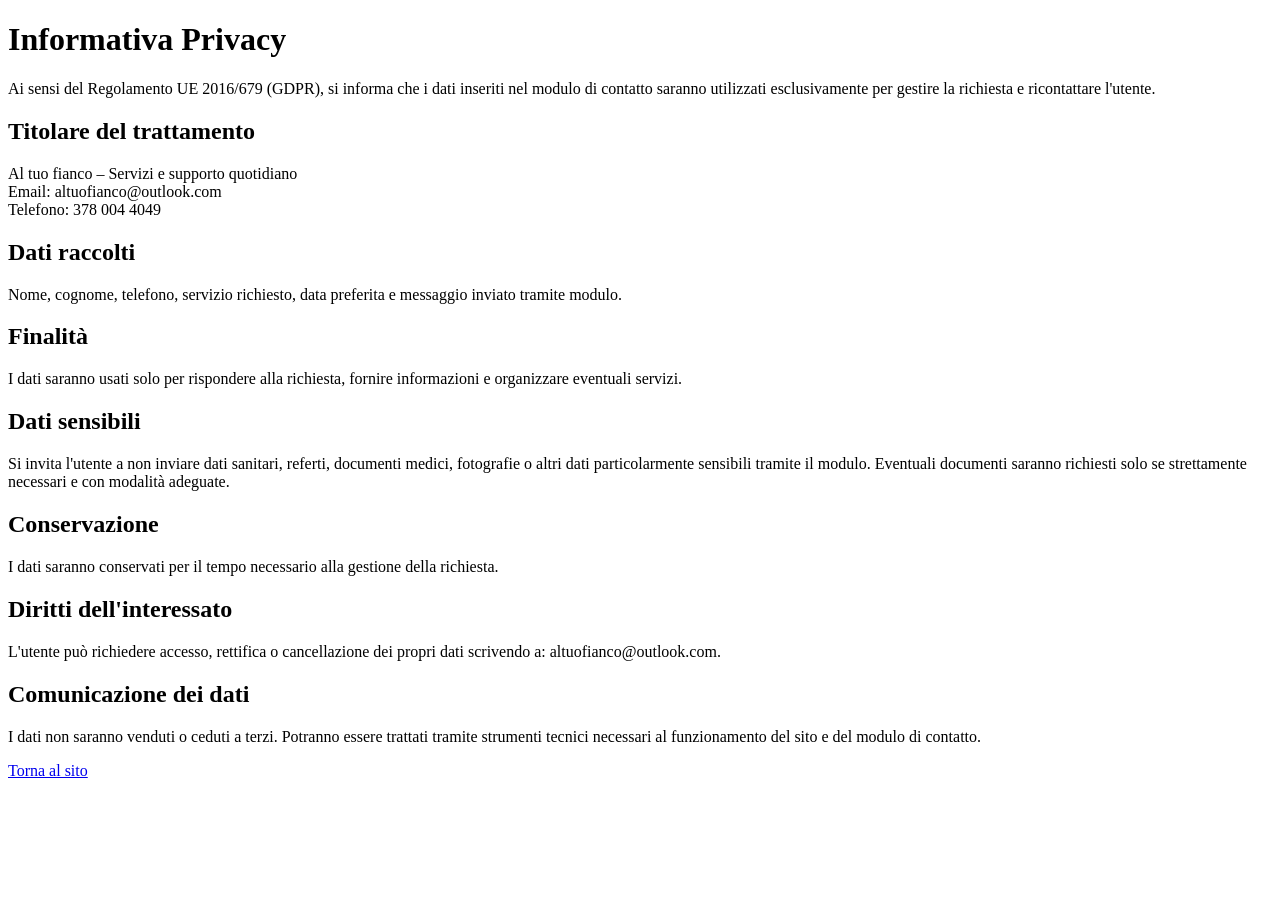
==== privacy.html @ 101686da "Add privacy policy page in privacy.html" ====
<!DOCTYPE html>
<html lang="it">
<head>
  <meta charset="UTF-8">
  <meta name="viewport" content="width=device-width, initial-scale=1.0">
  <title>Informativa Privacy - Al tuo fianco</title>
</head>
<body>
  <h1>Informativa Privacy</h1>

  <p>
    Ai sensi del Regolamento UE 2016/679 (GDPR), si informa che i dati inseriti nel modulo di contatto
    saranno utilizzati esclusivamente per gestire la richiesta e ricontattare l'utente.
  </p>

  <h2>Titolare del trattamento</h2>
  <p>
    Al tuo fianco – Servizi e supporto quotidiano<br>
    Email: altuofianco@outlook.com<br>
    Telefono: 378 004 4049
  </p>

  <h2>Dati raccolti</h2>
  <p>
    Nome, cognome, telefono, servizio richiesto, data preferita e messaggio inviato tramite modulo.
  </p>

  <h2>Finalità</h2>
  <p>
    I dati saranno usati solo per rispondere alla richiesta, fornire informazioni e organizzare eventuali servizi.
  </p>

  <h2>Dati sensibili</h2>
  <p>
    Si invita l'utente a non inviare dati sanitari, referti, documenti medici, fotografie o altri dati particolarmente sensibili tramite il modulo.
    Eventuali documenti saranno richiesti solo se strettamente necessari e con modalità adeguate.
  </p>

  <h2>Conservazione</h2>
  <p>
    I dati saranno conservati per il tempo necessario alla gestione della richiesta.
  </p>

  <h2>Diritti dell'interessato</h2>
  <p>
    L'utente può richiedere accesso, rettifica o cancellazione dei propri dati scrivendo a:
    altuofianco@outlook.com.
  </p>

  <h2>Comunicazione dei dati</h2>
  <p>
    I dati non saranno venduti o ceduti a terzi. Potranno essere trattati tramite strumenti tecnici necessari al funzionamento del sito e del modulo di contatto.
  </p>

  <p><a href="index.html">Torna al sito</a></p>
</body>
</html>
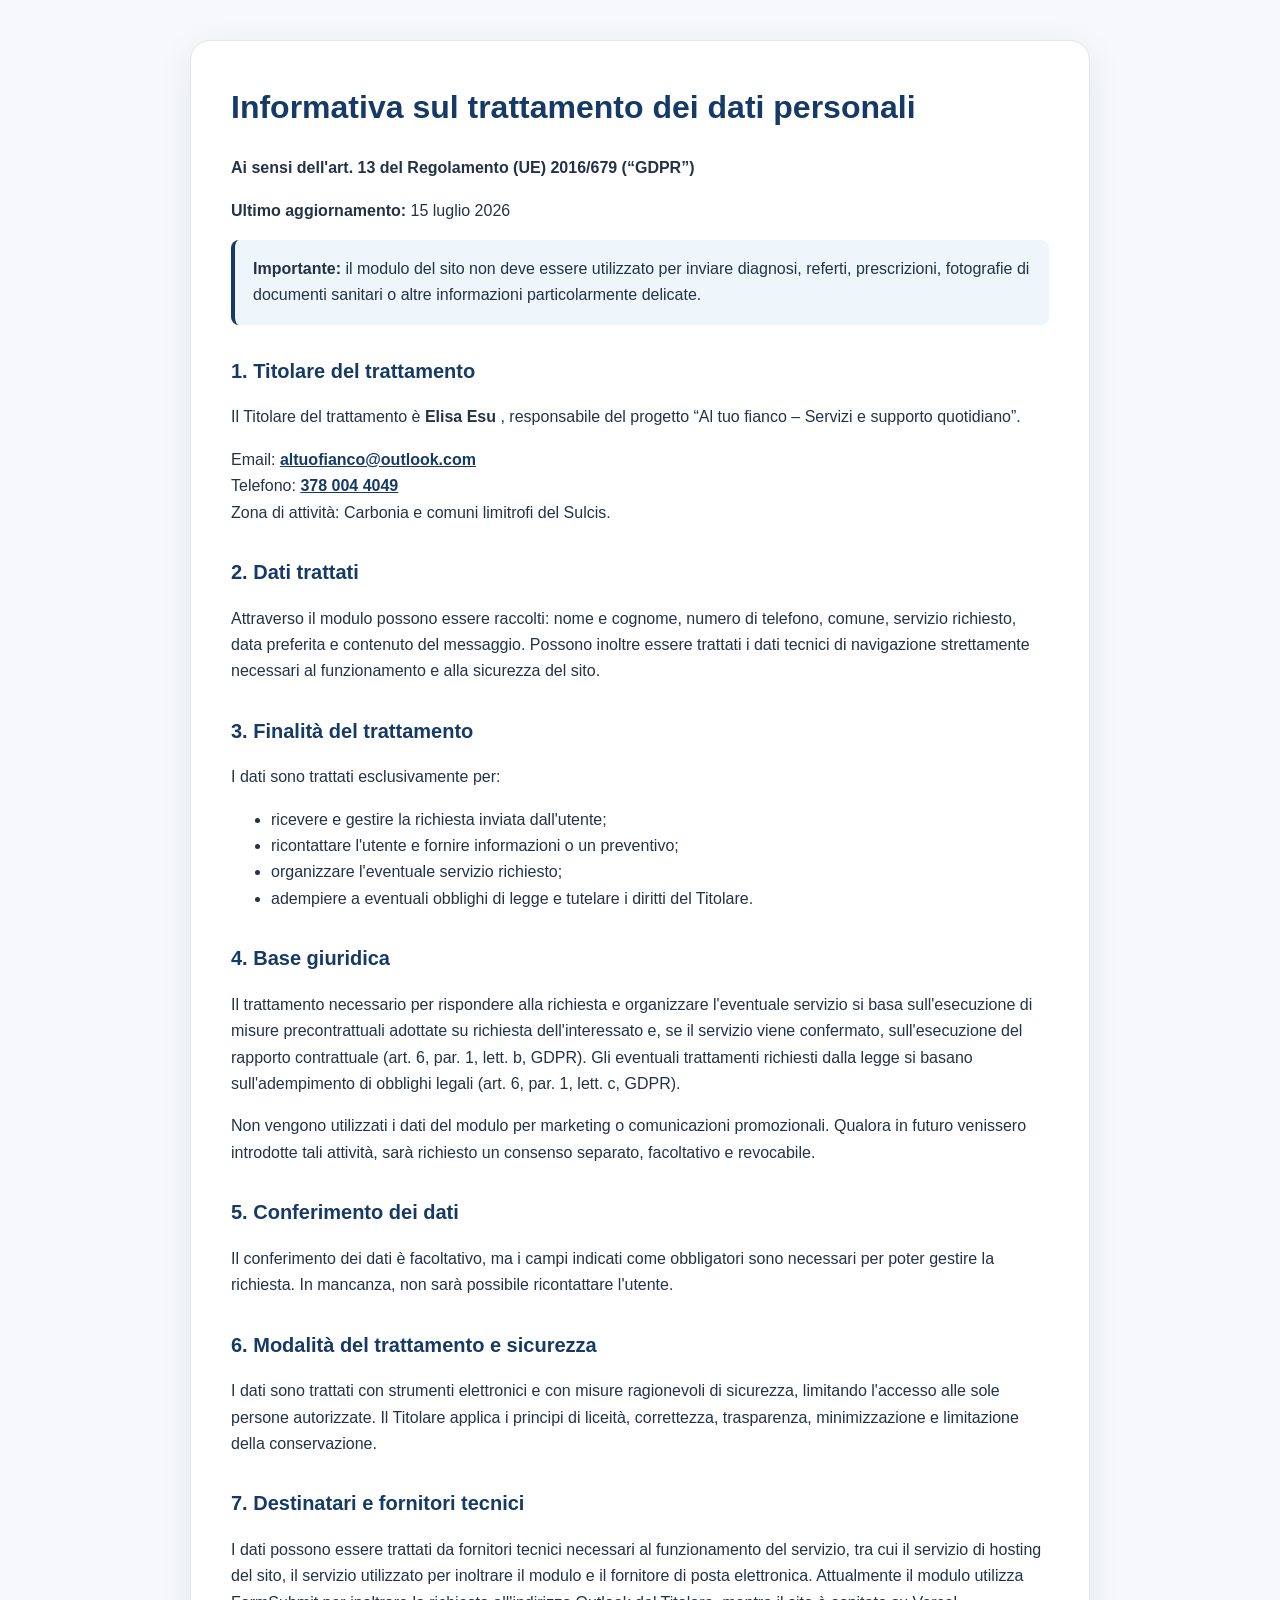
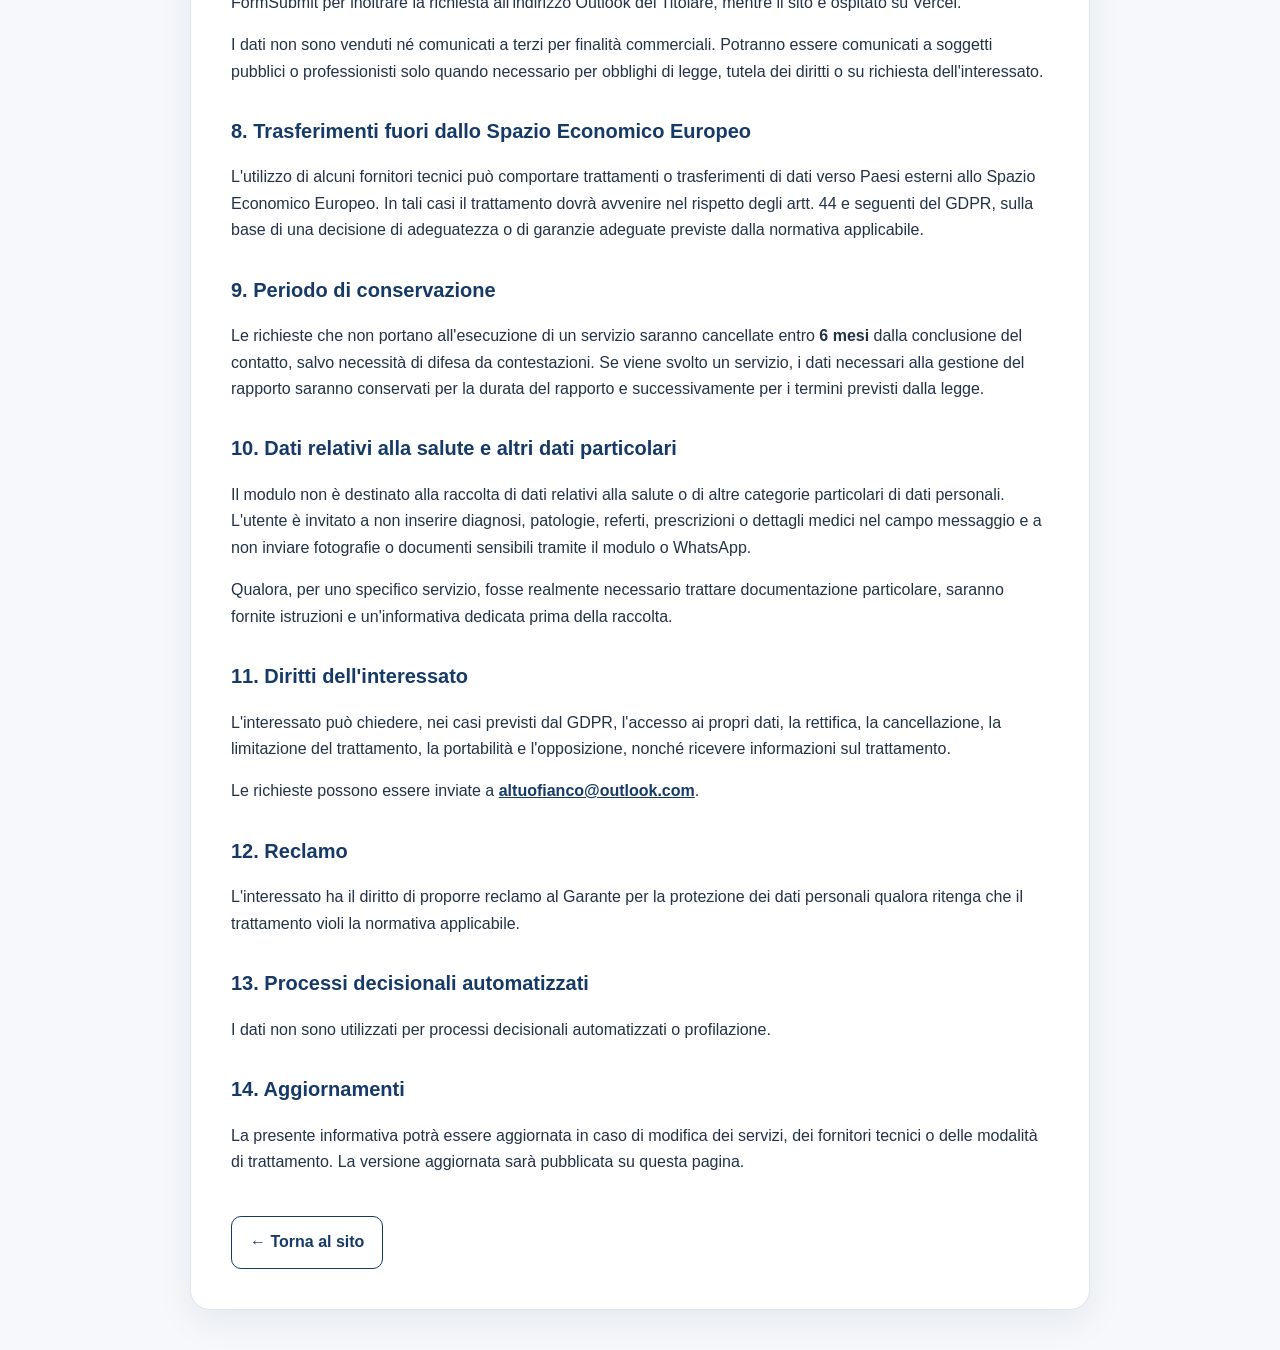
==== commit 057fbeaa: "Update privacy.html" ====
--- a/privacy.html
+++ b/privacy.html
@@ -3,55 +3,193 @@
 <head>
   <meta charset="UTF-8">
   <meta name="viewport" content="width=device-width, initial-scale=1.0">
-  <title>Informativa Privacy - Al tuo fianco</title>
+  <title>Informativa Privacy | Al tuo fianco</title>
+  <meta name="robots" content="index,follow">
+  <style>
+    :root{
+      --blu:#163a67;
+      --testo:#243247;
+      --sfondo:#f6f8fb;
+      --bianco:#ffffff;
+      --bordo:#dfe6ee;
+    }
+    *{box-sizing:border-box}
+    body{
+      margin:0;
+      font-family:Arial,Helvetica,sans-serif;
+      background:var(--sfondo);
+      color:var(--testo);
+      line-height:1.65;
+    }
+    main{
+      width:min(900px,92%);
+      margin:40px auto;
+      background:var(--bianco);
+      padding:40px;
+      border:1px solid var(--bordo);
+      border-radius:20px;
+      box-shadow:0 10px 35px rgba(20,45,75,.08);
+    }
+    h1,h2{color:var(--blu)}
+    h1{margin-top:0}
+    h2{margin-top:30px;font-size:1.25rem}
+    a{color:var(--blu);font-weight:700}
+    .notice{
+      padding:16px 18px;
+      background:#eef5fb;
+      border-left:4px solid var(--blu);
+      border-radius:8px;
+    }
+    .back{
+      display:inline-block;
+      margin-top:25px;
+      padding:12px 18px;
+      text-decoration:none;
+      border:1px solid var(--blu);
+      border-radius:10px;
+    }
+    @media(max-width:600px){
+      main{padding:24px;margin:20px auto}
+    }
+  </style>
 </head>
 <body>
-  <h1>Informativa Privacy</h1>
+<main>
+  <h1>Informativa sul trattamento dei dati personali</h1>
+  <p><strong>Ai sensi dell'art. 13 del Regolamento (UE) 2016/679 (“GDPR”)</strong></p>
+  <p><strong>Ultimo aggiornamento:</strong> 15 luglio 2026 </p>
 
+  <div class="notice">
+    <strong>Importante:</strong> il modulo del sito non deve essere utilizzato per inviare diagnosi,
+    referti, prescrizioni, fotografie di documenti sanitari o altre informazioni particolarmente delicate.
+  </div>
+
+  <h2>1. Titolare del trattamento</h2>
   <p>
-    Ai sensi del Regolamento UE 2016/679 (GDPR), si informa che i dati inseriti nel modulo di contatto
-    saranno utilizzati esclusivamente per gestire la richiesta e ricontattare l'utente.
+    Il Titolare del trattamento è <strong> Elisa Esu </strong>,
+    responsabile del progetto “Al tuo fianco – Servizi e supporto quotidiano”.
+  </p>
+  <p>
+    Email: <a href="mailto:altuofianco@outlook.com">altuofianco@outlook.com</a><br>
+    Telefono: <a href="tel:+393780044049">378 004 4049</a><br>
+    Zona di attività: Carbonia e comuni limitrofi del Sulcis.
   </p>
 
-  <h2>Titolare del trattamento</h2>
+  <h2>2. Dati trattati</h2>
   <p>
-    Al tuo fianco – Servizi e supporto quotidiano<br>
-    Email: altuofianco@outlook.com<br>
-    Telefono: 378 004 4049
+    Attraverso il modulo possono essere raccolti: nome e cognome, numero di telefono,
+    comune, servizio richiesto, data preferita e contenuto del messaggio.
+    Possono inoltre essere trattati i dati tecnici di navigazione strettamente necessari
+    al funzionamento e alla sicurezza del sito.
   </p>
 
-  <h2>Dati raccolti</h2>
+  <h2>3. Finalità del trattamento</h2>
+  <p>I dati sono trattati esclusivamente per:</p>
+  <ul>
+    <li>ricevere e gestire la richiesta inviata dall'utente;</li>
+    <li>ricontattare l'utente e fornire informazioni o un preventivo;</li>
+    <li>organizzare l'eventuale servizio richiesto;</li>
+    <li>adempiere a eventuali obblighi di legge e tutelare i diritti del Titolare.</li>
+  </ul>
+
+  <h2>4. Base giuridica</h2>
   <p>
-    Nome, cognome, telefono, servizio richiesto, data preferita e messaggio inviato tramite modulo.
+    Il trattamento necessario per rispondere alla richiesta e organizzare l'eventuale servizio
+    si basa sull'esecuzione di misure precontrattuali adottate su richiesta dell'interessato
+    e, se il servizio viene confermato, sull'esecuzione del rapporto contrattuale
+    (art. 6, par. 1, lett. b, GDPR). Gli eventuali trattamenti richiesti dalla legge
+    si basano sull'adempimento di obblighi legali (art. 6, par. 1, lett. c, GDPR).
+  </p>
+  <p>
+    Non vengono utilizzati i dati del modulo per marketing o comunicazioni promozionali.
+    Qualora in futuro venissero introdotte tali attività, sarà richiesto un consenso separato,
+    facoltativo e revocabile.
   </p>
 
-  <h2>Finalità</h2>
+  <h2>5. Conferimento dei dati</h2>
   <p>
-    I dati saranno usati solo per rispondere alla richiesta, fornire informazioni e organizzare eventuali servizi.
+    Il conferimento dei dati è facoltativo, ma i campi indicati come obbligatori sono necessari
+    per poter gestire la richiesta. In mancanza, non sarà possibile ricontattare l'utente.
   </p>
 
-  <h2>Dati sensibili</h2>
+  <h2>6. Modalità del trattamento e sicurezza</h2>
   <p>
-    Si invita l'utente a non inviare dati sanitari, referti, documenti medici, fotografie o altri dati particolarmente sensibili tramite il modulo.
-    Eventuali documenti saranno richiesti solo se strettamente necessari e con modalità adeguate.
+    I dati sono trattati con strumenti elettronici e con misure ragionevoli di sicurezza,
+    limitando l'accesso alle sole persone autorizzate. Il Titolare applica i principi di
+    liceità, correttezza, trasparenza, minimizzazione e limitazione della conservazione.
   </p>
 
-  <h2>Conservazione</h2>
+  <h2>7. Destinatari e fornitori tecnici</h2>
   <p>
-    I dati saranno conservati per il tempo necessario alla gestione della richiesta.
+    I dati possono essere trattati da fornitori tecnici necessari al funzionamento del servizio,
+    tra cui il servizio di hosting del sito, il servizio utilizzato per inoltrare il modulo
+    e il fornitore di posta elettronica. Attualmente il modulo utilizza FormSubmit per inoltrare
+    la richiesta all'indirizzo Outlook del Titolare, mentre il sito è ospitato su Vercel.
+  </p>
+  <p>
+    I dati non sono venduti né comunicati a terzi per finalità commerciali.
+    Potranno essere comunicati a soggetti pubblici o professionisti solo quando necessario
+    per obblighi di legge, tutela dei diritti o su richiesta dell'interessato.
   </p>
 
-  <h2>Diritti dell'interessato</h2>
+  <h2>8. Trasferimenti fuori dallo Spazio Economico Europeo</h2>
   <p>
-    L'utente può richiedere accesso, rettifica o cancellazione dei propri dati scrivendo a:
-    altuofianco@outlook.com.
+    L'utilizzo di alcuni fornitori tecnici può comportare trattamenti o trasferimenti di dati
+    verso Paesi esterni allo Spazio Economico Europeo. In tali casi il trattamento dovrà avvenire
+    nel rispetto degli artt. 44 e seguenti del GDPR, sulla base di una decisione di adeguatezza
+    o di garanzie adeguate previste dalla normativa applicabile.
   </p>
 
-  <h2>Comunicazione dei dati</h2>
+  <h2>9. Periodo di conservazione</h2>
   <p>
-    I dati non saranno venduti o ceduti a terzi. Potranno essere trattati tramite strumenti tecnici necessari al funzionamento del sito e del modulo di contatto.
+    Le richieste che non portano all'esecuzione di un servizio saranno cancellate entro
+    <strong>6 mesi</strong> dalla conclusione del contatto, salvo necessità di difesa da contestazioni.
+    Se viene svolto un servizio, i dati necessari alla gestione del rapporto saranno conservati
+    per la durata del rapporto e successivamente per i termini previsti dalla legge.
   </p>
 
-  <p><a href="index.html">Torna al sito</a></p>
+  <h2>10. Dati relativi alla salute e altri dati particolari</h2>
+  <p>
+    Il modulo non è destinato alla raccolta di dati relativi alla salute o di altre categorie
+    particolari di dati personali. L'utente è invitato a non inserire diagnosi, patologie,
+    referti, prescrizioni o dettagli medici nel campo messaggio e a non inviare fotografie
+    o documenti sensibili tramite il modulo o WhatsApp.
+  </p>
+  <p>
+    Qualora, per uno specifico servizio, fosse realmente necessario trattare documentazione
+    particolare, saranno fornite istruzioni e un'informativa dedicata prima della raccolta.
+  </p>
+
+  <h2>11. Diritti dell'interessato</h2>
+  <p>
+    L'interessato può chiedere, nei casi previsti dal GDPR, l'accesso ai propri dati,
+    la rettifica, la cancellazione, la limitazione del trattamento, la portabilità e
+    l'opposizione, nonché ricevere informazioni sul trattamento.
+  </p>
+  <p>
+    Le richieste possono essere inviate a
+    <a href="mailto:altuofianco@outlook.com">altuofianco@outlook.com</a>.
+  </p>
+
+  <h2>12. Reclamo</h2>
+  <p>
+    L'interessato ha il diritto di proporre reclamo al Garante per la protezione dei dati personali
+    qualora ritenga che il trattamento violi la normativa applicabile.
+  </p>
+
+  <h2>13. Processi decisionali automatizzati</h2>
+  <p>
+    I dati non sono utilizzati per processi decisionali automatizzati o profilazione.
+  </p>
+
+  <h2>14. Aggiornamenti</h2>
+  <p>
+    La presente informativa potrà essere aggiornata in caso di modifica dei servizi,
+    dei fornitori tecnici o delle modalità di trattamento. La versione aggiornata sarà
+    pubblicata su questa pagina.
+  </p>
+
+  <a class="back" href="/">← Torna al sito</a>
+</main>
 </body>
 </html>
